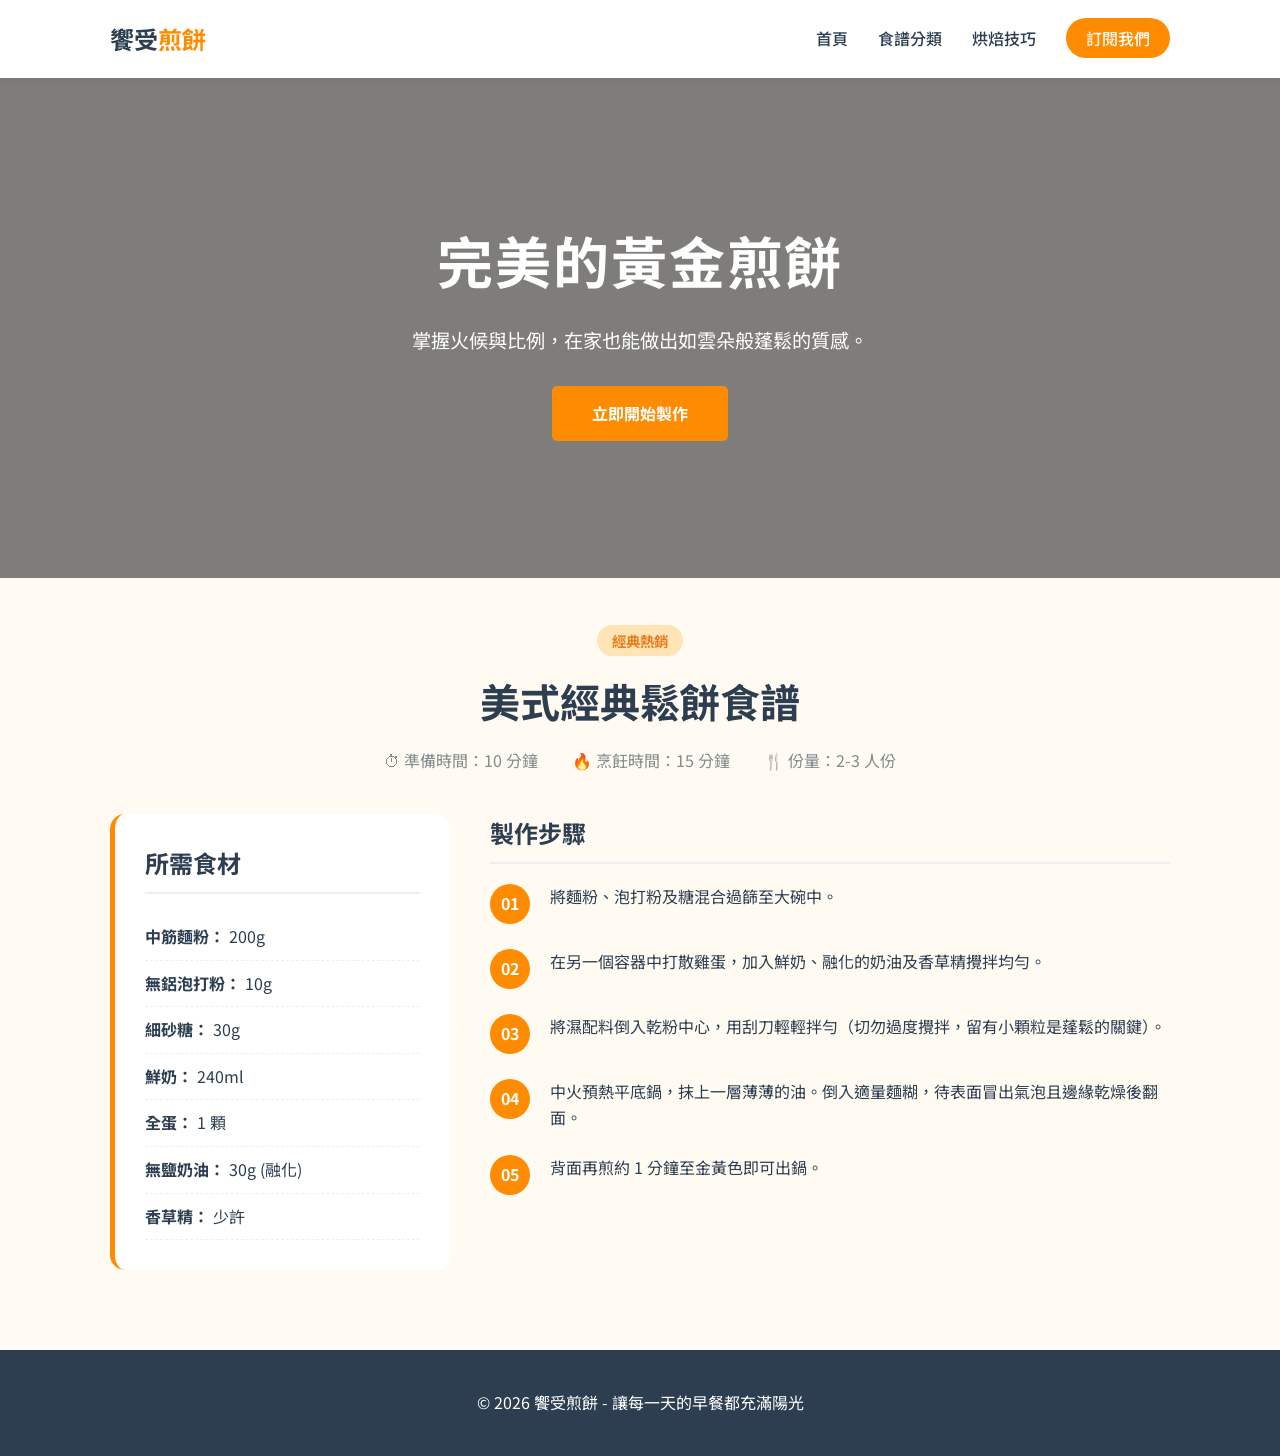
==== index.html @ 4d9ddbad "底漆提交" ====
<!DOCTYPE html>
<html lang="zh-TW">
<head>
    <meta charset="UTF-8">
    <meta name="viewport" content="width=device-width, initial-scale=1.0">
    <title>饗受煎餅 | 專業烘焙食譜</title>
    <link rel="stylesheet" href="style.css">
    <link href="https://fonts.googleapis.com/css2?family=Noto+Sans+TC:wght@400;700&display=swap" rel="stylesheet">
</head>
<body>

    <header>
        <nav class="container">
            <div class="logo">饗受<span>煎餅</span></div>
            <ul>
                <li><a href="#">首頁</a></li>
                <li><a href="#">食譜分類</a></li>
                <li><a href="#">烘焙技巧</a></li>
                <li><a href="#" class="btn-nav">訂閱我們</a></li>
            </ul>
        </nav>
    </header>

    <section class="hero">
        <div class="container hero-content">
            <h1>完美的黃金煎餅</h1>
            <p>掌握火候與比例，在家也能做出如雲朵般蓬鬆的質感。</p>
            <a href="#recipe" class="btn-main">立即開始製作</a>
        </div>
    </section>

    <main class="container" id="recipe">
        <section class="recipe-header">
            <span class="badge">經典熱銷</span>
            <h2>美式經典鬆餅食譜</h2>
            <div class="meta">
                <span>⏱ 準備時間：10 分鐘</span>
                <span>🔥 烹飪時間：15 分鐘</span>
                <span>🍴 份量：2-3 人份</span>
            </div>
        </section>

        <div class="recipe-grid">
            <article class="ingredients">
                <h3>所需食材</h3>
                <ul>
                    <li><strong>中筋麵粉：</strong> 200g</li>
                    <li><strong>無鋁泡打粉：</strong> 10g</li>
                    <li><strong>細砂糖：</strong> 30g</li>
                    <li><strong>鮮奶：</strong> 240ml</li>
                    <li><strong>全蛋：</strong> 1 顆</li>
                    <li><strong>無鹽奶油：</strong> 30g (融化)</li>
                    <li><strong>香草精：</strong> 少許</li>
                </ul>
            </article>

            <article class="steps">
                <h3>製作步驟</h3>
                <ol>
                    <li>
                        <span class="step-num">01</span>
                        <p>將麵粉、泡打粉及糖混合過篩至大碗中。</p>
                    </li>
                    <li>
                        <span class="step-num">02</span>
                        <p>在另一個容器中打散雞蛋，加入鮮奶、融化的奶油及香草精攪拌均勻。</p>
                    </li>
                    <li>
                        <span class="step-num">03</span>
                        <p>將濕配料倒入乾粉中心，用刮刀輕輕拌勻（切勿過度攪拌，留有小顆粒是蓬鬆的關鍵）。</p>
                    </li>
                    <li>
                        <span class="step-num">04</span>
                        <p>中火預熱平底鍋，抹上一層薄薄的油。倒入適量麵糊，待表面冒出氣泡且邊緣乾燥後翻面。</p>
                    </li>
                    <li>
                        <span class="step-num">05</span>
                        <p>背面再煎約 1 分鐘至金黃色即可出鍋。</p>
                    </li>
                </ol>
            </article>
        </div>
    </main>

    <footer>
        <p>&copy; 2026 饗受煎餅 - 讓每一天的早餐都充滿陽光</p>
    </footer>

</body>
</html>
---- style.css ----
/* 全域設定 */
:root {
    --primary-orange: #FF8C00;
    --dark-orange: #E67E22;
    --light-cream: #FFFBF2;
    --text-dark: #2C3E50;
    --text-gray: #7F8C8D;
    --white: #FFFFFF;
}

* {
    margin: 0;
    padding: 0;
    box-sizing: border-box;
}

body {
    font-family: 'Noto Sans TC', sans-serif;
    line-height: 1.6;
    color: var(--text-dark);
    background-color: var(--light-cream);
}

.container {
    max-width: 1100px;
    margin: 0 auto;
    padding: 0 20px;
}

/* 導航欄 */
header {
    background-color: var(--white);
    padding: 20px 0;
    box-shadow: 0 2px 10px rgba(0,0,0,0.05);
    position: sticky;
    top: 0;
    z-index: 1000;
}

nav {
    display: flex;
    justify-content: space-between;
    align-items: center;
}

.logo {
    font-size: 1.5rem;
    font-weight: bold;
    color: var(--text-dark);
}

.logo span {
    color: var(--primary-orange);
}

nav ul {
    display: flex;
    list-style: none;
    align-items: center;
}

nav ul li {
    margin-left: 30px;
}

nav ul li a {
    text-decoration: none;
    color: var(--text-dark);
    font-weight: 500;
    transition: 0.3s;
}

nav ul li a:hover {
    color: var(--primary-orange);
}

.btn-nav {
    background-color: var(--primary-orange);
    color: white !important;
    padding: 8px 20px;
    border-radius: 25px;
}

/* Hero 區域 */
.hero {
    background: linear-gradient(rgba(0,0,0,0.5), rgba(0,0,0,0.5)), 
                url('https://images.unsplash.com/photo-1567620905732-2d1ec7bb7445?ixlib=rb-1.2.1&auto=format&fit=crop&w=1350&q=80');
    background-size: cover;
    background-position: center;
    height: 500px;
    display: flex;
    align-items: center;
    justify-content: center;
    text-align: center;
    color: var(--white);
    margin-bottom: 50px;
}

.hero h1 {
    font-size: 3.5rem;
    margin-bottom: 20px;
    letter-spacing: 2px;
}

.hero p {
    font-size: 1.2rem;
    margin-bottom: 30px;
}

.btn-main {
    display: inline-block;
    padding: 15px 40px;
    background-color: var(--primary-orange);
    color: white;
    text-decoration: none;
    font-weight: bold;
    border-radius: 5px;
    transition: 0.3s;
}

.btn-main:hover {
    background-color: var(--dark-orange);
    transform: translateY(-3px);
}

/* 食譜內容區 */
.recipe-header {
    text-align: center;
    margin-bottom: 40px;
}

.badge {
    background-color: #FFE4B5;
    color: var(--dark-orange);
    padding: 5px 15px;
    border-radius: 20px;
    font-size: 0.9rem;
    font-weight: bold;
}

.recipe-header h2 {
    font-size: 2.5rem;
    margin: 15px 0;
}

.meta {
    color: var(--text-gray);
    font-size: 1rem;
}

.meta span {
    margin: 0 15px;
}

/* 網格布局 */
.recipe-grid {
    display: grid;
    grid-template-columns: 1fr 2fr;
    gap: 40px;
    margin-bottom: 80px;
}

.ingredients {
    background-color: var(--white);
    padding: 30px;
    border-radius: 15px;
    border-left: 5px solid var(--primary-orange);
    height: fit-content;
}

.ingredients h3, .steps h3 {
    margin-bottom: 20px;
    font-size: 1.5rem;
    border-bottom: 2px solid #EEE;
    padding-bottom: 10px;
}

.ingredients ul {
    list-style: none;
}

.ingredients li {
    padding: 10px 0;
    border-bottom: 1px dashed #EEE;
}

.steps li {
    display: flex;
    margin-bottom: 25px;
    align-items: flex-start;
}

.step-num {
    background-color: var(--primary-orange);
    color: white;
    font-weight: bold;
    min-width: 40px;
    height: 40px;
    display: flex;
    align-items: center;
    justify-content: center;
    border-radius: 50%;
    margin-right: 20px;
}

/* 頁腳 */
footer {
    background-color: var(--text-dark);
    color: white;
    text-align: center;
    padding: 40px 0;
    margin-top: 50px;
}

/* 響應式調整 */
@media (max-width: 768px) {
    .recipe-grid {
        grid-template-columns: 1fr;
    }
    
    .hero h1 {
        font-size: 2.5rem;
    }
    
    nav ul {
        display: none; /* 簡化手機版，可改為漢堡選單 */
    }
}
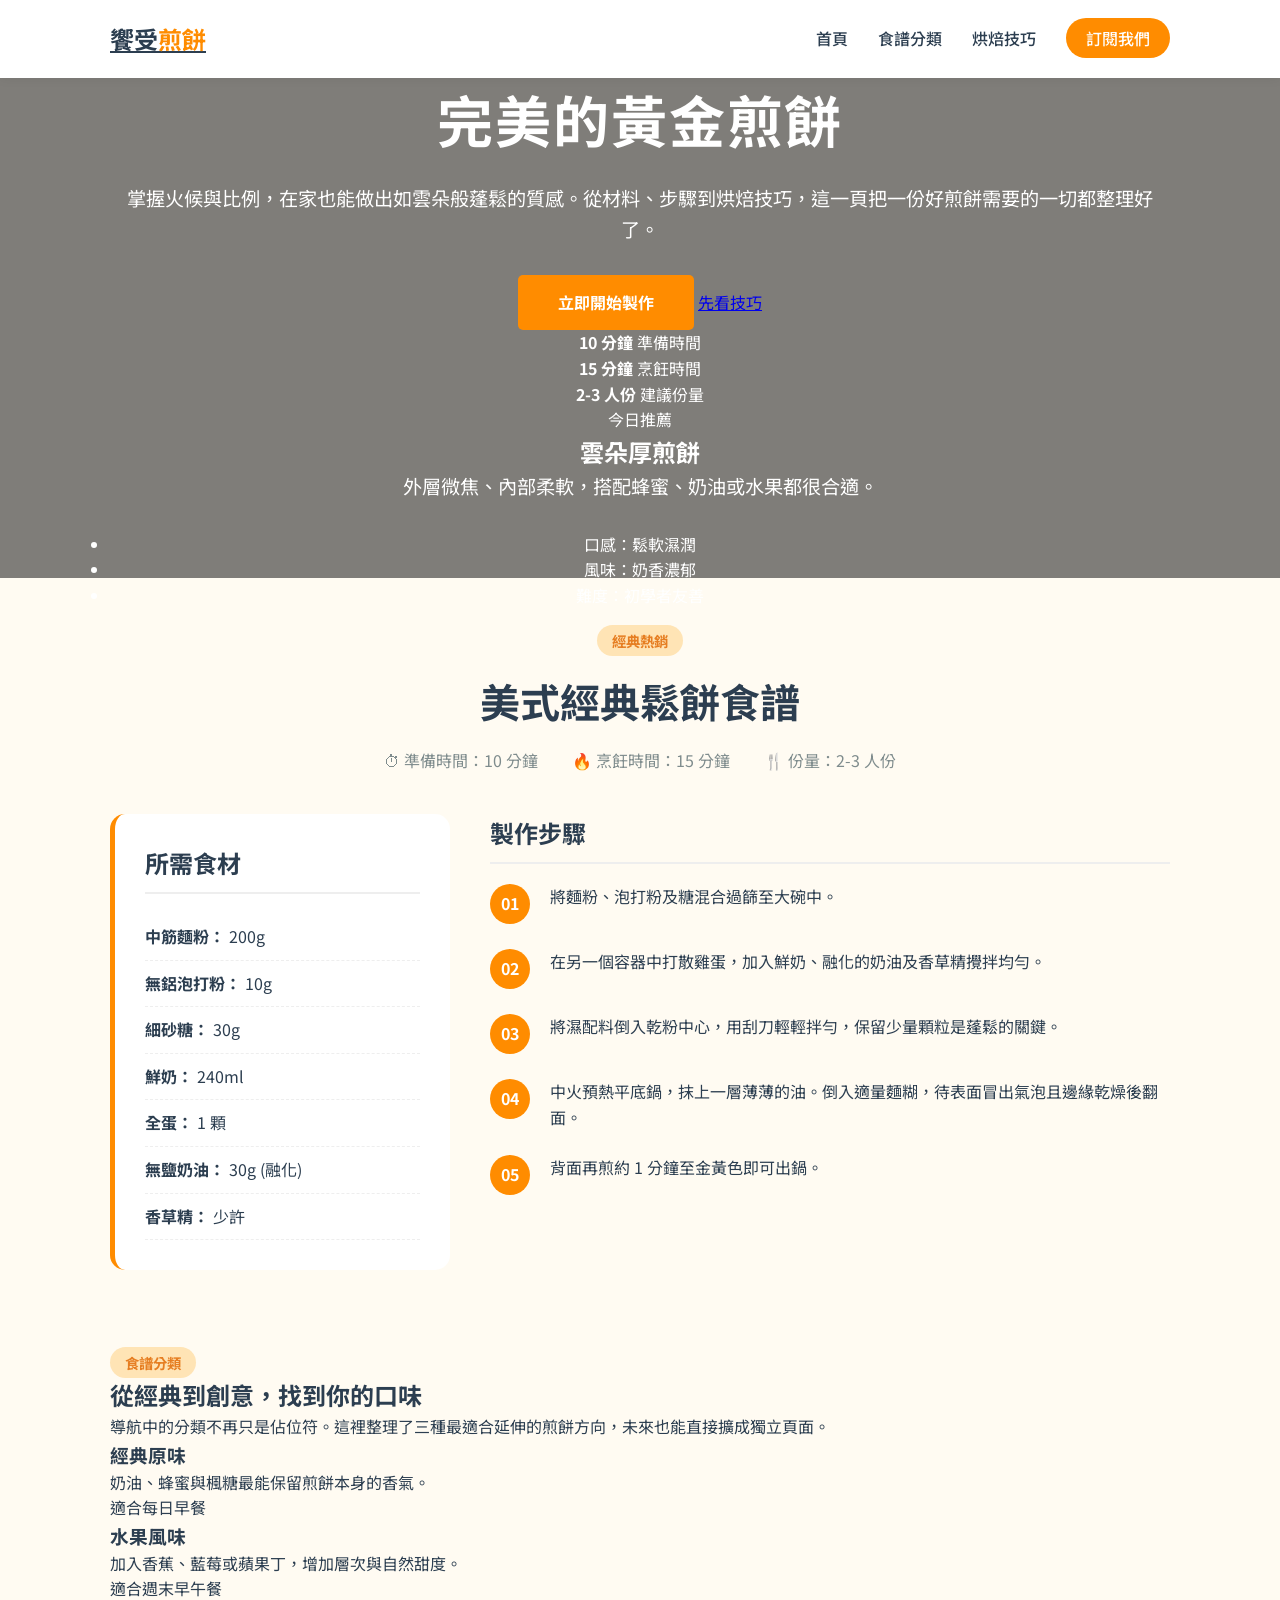
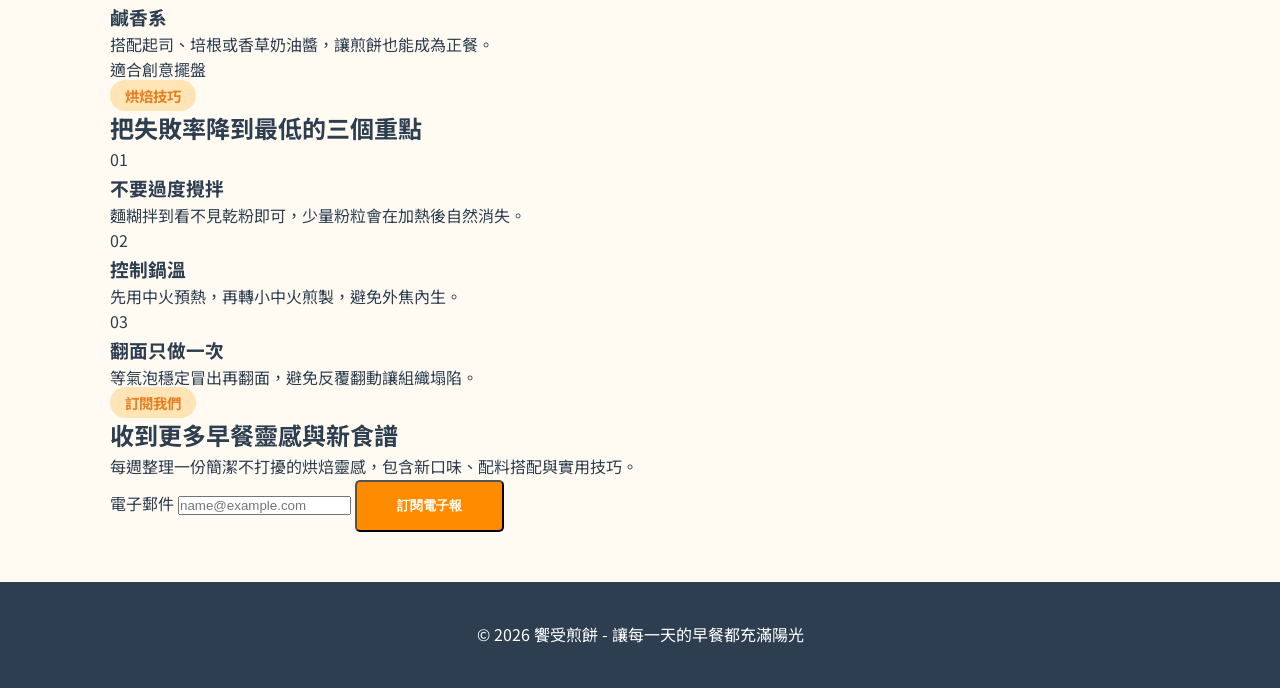
==== commit a3ca3356: "Update index.html" ====
--- a/index.html
+++ b/index.html
@@ -5,81 +5,181 @@
     <meta name="viewport" content="width=device-width, initial-scale=1.0">
     <title>饗受煎餅 | 專業烘焙食譜</title>
     <link rel="stylesheet" href="style.css">
-    <link href="https://fonts.googleapis.com/css2?family=Noto+Sans+TC:wght@400;700&display=swap" rel="stylesheet">
+    <link href="https://fonts.googleapis.com/css2?family=Noto+Sans+TC:wght@400;500;700;900&family=Noto+Serif+TC:wght@600;700;900&display=swap" rel="stylesheet">
 </head>
 <body>
 
-    <header>
+    <header class="site-header">
         <nav class="container">
-            <div class="logo">饗受<span>煎餅</span></div>
+            <a class="logo" href="#home" aria-label="回到首頁">饗受<span>煎餅</span></a>
             <ul>
-                <li><a href="#">首頁</a></li>
-                <li><a href="#">食譜分類</a></li>
-                <li><a href="#">烘焙技巧</a></li>
-                <li><a href="#" class="btn-nav">訂閱我們</a></li>
+                <li><a href="#home">首頁</a></li>
+                <li><a href="#categories">食譜分類</a></li>
+                <li><a href="#tips">烘焙技巧</a></li>
+                <li><a href="#subscribe" class="btn-nav">訂閱我們</a></li>
             </ul>
         </nav>
     </header>
 
-    <section class="hero">
-        <div class="container hero-content">
-            <h1>完美的黃金煎餅</h1>
-            <p>掌握火候與比例，在家也能做出如雲朵般蓬鬆的質感。</p>
-            <a href="#recipe" class="btn-main">立即開始製作</a>
+    <section class="hero" id="home">
+        <div class="container hero-layout">
+            <div class="hero-content">
+                <span class="eyebrow">早餐靈感</span>
+                <h1>完美的黃金煎餅</h1>
+                <p>掌握火候與比例，在家也能做出如雲朵般蓬鬆的質感。從材料、步驟到烘焙技巧，這一頁把一份好煎餅需要的一切都整理好了。</p>
+                <div class="hero-actions">
+                    <a href="#recipe" class="btn-main">立即開始製作</a>
+                    <a href="#tips" class="btn-secondary">先看技巧</a>
+                </div>
+                <div class="hero-stats" aria-label="食譜重點數據">
+                    <div>
+                        <strong>10 分鐘</strong>
+                        <span>準備時間</span>
+                    </div>
+                    <div>
+                        <strong>15 分鐘</strong>
+                        <span>烹飪時間</span>
+                    </div>
+                    <div>
+                        <strong>2-3 人份</strong>
+                        <span>建議份量</span>
+                    </div>
+                </div>
+            </div>
+
+            <aside class="hero-card" aria-label="今日推薦">
+                <span class="card-label">今日推薦</span>
+                <h2>雲朵厚煎餅</h2>
+                <p>外層微焦、內部柔軟，搭配蜂蜜、奶油或水果都很合適。</p>
+                <ul>
+                    <li>口感：鬆軟濕潤</li>
+                    <li>風味：奶香濃郁</li>
+                    <li>難度：初學者友善</li>
+                </ul>
+            </aside>
         </div>
     </section>
 
-    <main class="container" id="recipe">
-        <section class="recipe-header">
-            <span class="badge">經典熱銷</span>
-            <h2>美式經典鬆餅食譜</h2>
-            <div class="meta">
-                <span>⏱ 準備時間：10 分鐘</span>
-                <span>🔥 烹飪時間：15 分鐘</span>
-                <span>🍴 份量：2-3 人份</span>
+    <main>
+        <section class="container recipe-section" id="recipe">
+            <section class="recipe-header">
+                <span class="badge">經典熱銷</span>
+                <h2>美式經典鬆餅食譜</h2>
+                <div class="meta">
+                    <span>⏱ 準備時間：10 分鐘</span>
+                    <span>🔥 烹飪時間：15 分鐘</span>
+                    <span>🍴 份量：2-3 人份</span>
+                </div>
+            </section>
+
+            <div class="recipe-grid">
+                <article class="ingredients">
+                    <h3>所需食材</h3>
+                    <ul>
+                        <li><strong>中筋麵粉：</strong> 200g</li>
+                        <li><strong>無鋁泡打粉：</strong> 10g</li>
+                        <li><strong>細砂糖：</strong> 30g</li>
+                        <li><strong>鮮奶：</strong> 240ml</li>
+                        <li><strong>全蛋：</strong> 1 顆</li>
+                        <li><strong>無鹽奶油：</strong> 30g (融化)</li>
+                        <li><strong>香草精：</strong> 少許</li>
+                    </ul>
+                </article>
+
+                <article class="steps">
+                    <h3>製作步驟</h3>
+                    <ol>
+                        <li>
+                            <span class="step-num">01</span>
+                            <p>將麵粉、泡打粉及糖混合過篩至大碗中。</p>
+                        </li>
+                        <li>
+                            <span class="step-num">02</span>
+                            <p>在另一個容器中打散雞蛋，加入鮮奶、融化的奶油及香草精攪拌均勻。</p>
+                        </li>
+                        <li>
+                            <span class="step-num">03</span>
+                            <p>將濕配料倒入乾粉中心，用刮刀輕輕拌勻，保留少量顆粒是蓬鬆的關鍵。</p>
+                        </li>
+                        <li>
+                            <span class="step-num">04</span>
+                            <p>中火預熱平底鍋，抹上一層薄薄的油。倒入適量麵糊，待表面冒出氣泡且邊緣乾燥後翻面。</p>
+                        </li>
+                        <li>
+                            <span class="step-num">05</span>
+                            <p>背面再煎約 1 分鐘至金黃色即可出鍋。</p>
+                        </li>
+                    </ol>
+                </article>
             </div>
         </section>
 
-        <div class="recipe-grid">
-            <article class="ingredients">
-                <h3>所需食材</h3>
-                <ul>
-                    <li><strong>中筋麵粉：</strong> 200g</li>
-                    <li><strong>無鋁泡打粉：</strong> 10g</li>
-                    <li><strong>細砂糖：</strong> 30g</li>
-                    <li><strong>鮮奶：</strong> 240ml</li>
-                    <li><strong>全蛋：</strong> 1 顆</li>
-                    <li><strong>無鹽奶油：</strong> 30g (融化)</li>
-                    <li><strong>香草精：</strong> 少許</li>
-                </ul>
-            </article>
+        <section class="container category-section" id="categories">
+            <div class="section-heading">
+                <span class="badge">食譜分類</span>
+                <h2>從經典到創意，找到你的口味</h2>
+                <p>導航中的分類不再只是佔位符。這裡整理了三種最適合延伸的煎餅方向，未來也能直接擴成獨立頁面。</p>
+            </div>
 
-            <article class="steps">
-                <h3>製作步驟</h3>
-                <ol>
-                    <li>
-                        <span class="step-num">01</span>
-                        <p>將麵粉、泡打粉及糖混合過篩至大碗中。</p>
-                    </li>
-                    <li>
-                        <span class="step-num">02</span>
-                        <p>在另一個容器中打散雞蛋，加入鮮奶、融化的奶油及香草精攪拌均勻。</p>
-                    </li>
-                    <li>
-                        <span class="step-num">03</span>
-                        <p>將濕配料倒入乾粉中心，用刮刀輕輕拌勻（切勿過度攪拌，留有小顆粒是蓬鬆的關鍵）。</p>
-                    </li>
-                    <li>
-                        <span class="step-num">04</span>
-                        <p>中火預熱平底鍋，抹上一層薄薄的油。倒入適量麵糊，待表面冒出氣泡且邊緣乾燥後翻面。</p>
-                    </li>
-                    <li>
-                        <span class="step-num">05</span>
-                        <p>背面再煎約 1 分鐘至金黃色即可出鍋。</p>
-                    </li>
-                </ol>
-            </article>
-        </div>
+            <div class="category-grid">
+                <article class="category-card accent-peach">
+                    <h3>經典原味</h3>
+                    <p>奶油、蜂蜜與楓糖最能保留煎餅本身的香氣。</p>
+                    <span>適合每日早餐</span>
+                </article>
+                <article class="category-card accent-berry">
+                    <h3>水果風味</h3>
+                    <p>加入香蕉、藍莓或蘋果丁，增加層次與自然甜度。</p>
+                    <span>適合週末早午餐</span>
+                </article>
+                <article class="category-card accent-sun">
+                    <h3>鹹香系</h3>
+                    <p>搭配起司、培根或香草奶油醬，讓煎餅也能成為正餐。</p>
+                    <span>適合創意擺盤</span>
+                </article>
+            </div>
+        </section>
+
+        <section class="container tips-section" id="tips">
+            <div class="section-heading">
+                <span class="badge">烘焙技巧</span>
+                <h2>把失敗率降到最低的三個重點</h2>
+            </div>
+
+            <div class="tips-grid">
+                <article class="tip-card">
+                    <span class="tip-index">01</span>
+                    <h3>不要過度攪拌</h3>
+                    <p>麵糊拌到看不見乾粉即可，少量粉粒會在加熱後自然消失。</p>
+                </article>
+                <article class="tip-card">
+                    <span class="tip-index">02</span>
+                    <h3>控制鍋溫</h3>
+                    <p>先用中火預熱，再轉小中火煎製，避免外焦內生。</p>
+                </article>
+                <article class="tip-card">
+                    <span class="tip-index">03</span>
+                    <h3>翻面只做一次</h3>
+                    <p>等氣泡穩定冒出再翻面，避免反覆翻動讓組織塌陷。</p>
+                </article>
+            </div>
+        </section>
+
+        <section class="container subscribe-section" id="subscribe">
+            <div class="subscribe-panel">
+                <div>
+                    <span class="badge">訂閱我們</span>
+                    <h2>收到更多早餐靈感與新食譜</h2>
+                    <p>每週整理一份簡潔不打擾的烘焙靈感，包含新口味、配料搭配與實用技巧。</p>
+                </div>
+
+                <form class="subscribe-form" action="#" method="post">
+                    <label for="email">電子郵件</label>
+                    <input id="email" name="email" type="email" placeholder="name@example.com" required>
+                    <button type="submit" class="btn-main">訂閱電子報</button>
+                </form>
+            </div>
+        </section>
     </main>
 
     <footer>
@@ -87,4 +187,4 @@
     </footer>
 
 </body>
-</html>+</html>
--- a/style.css
+++ b/style.css
@@ -84,7 +84,7 @@
 /* Hero 區域 */
 .hero {
     background: linear-gradient(rgba(0,0,0,0.5), rgba(0,0,0,0.5)), 
-                url('https://images.unsplash.com/photo-1567620905732-2d1ec7bb7445?ixlib=rb-1.2.1&auto=format&fit=crop&w=1350&q=80');
+                url('https://images.squarespace-cdn.com/content/v1/5eb43938f468c330e7d8d665/c442ea77-6d7e-4883-80f5-f4bbbbc6393f/Cottage+cheese+pancake+with+butter+and+syrup+photo+credit+Rebecca+Frey.jpg');
     background-size: cover;
     background-position: center;
     height: 500px;
@@ -225,4 +225,4 @@
     nav ul {
         display: none; /* 簡化手機版，可改為漢堡選單 */
     }
-}+}
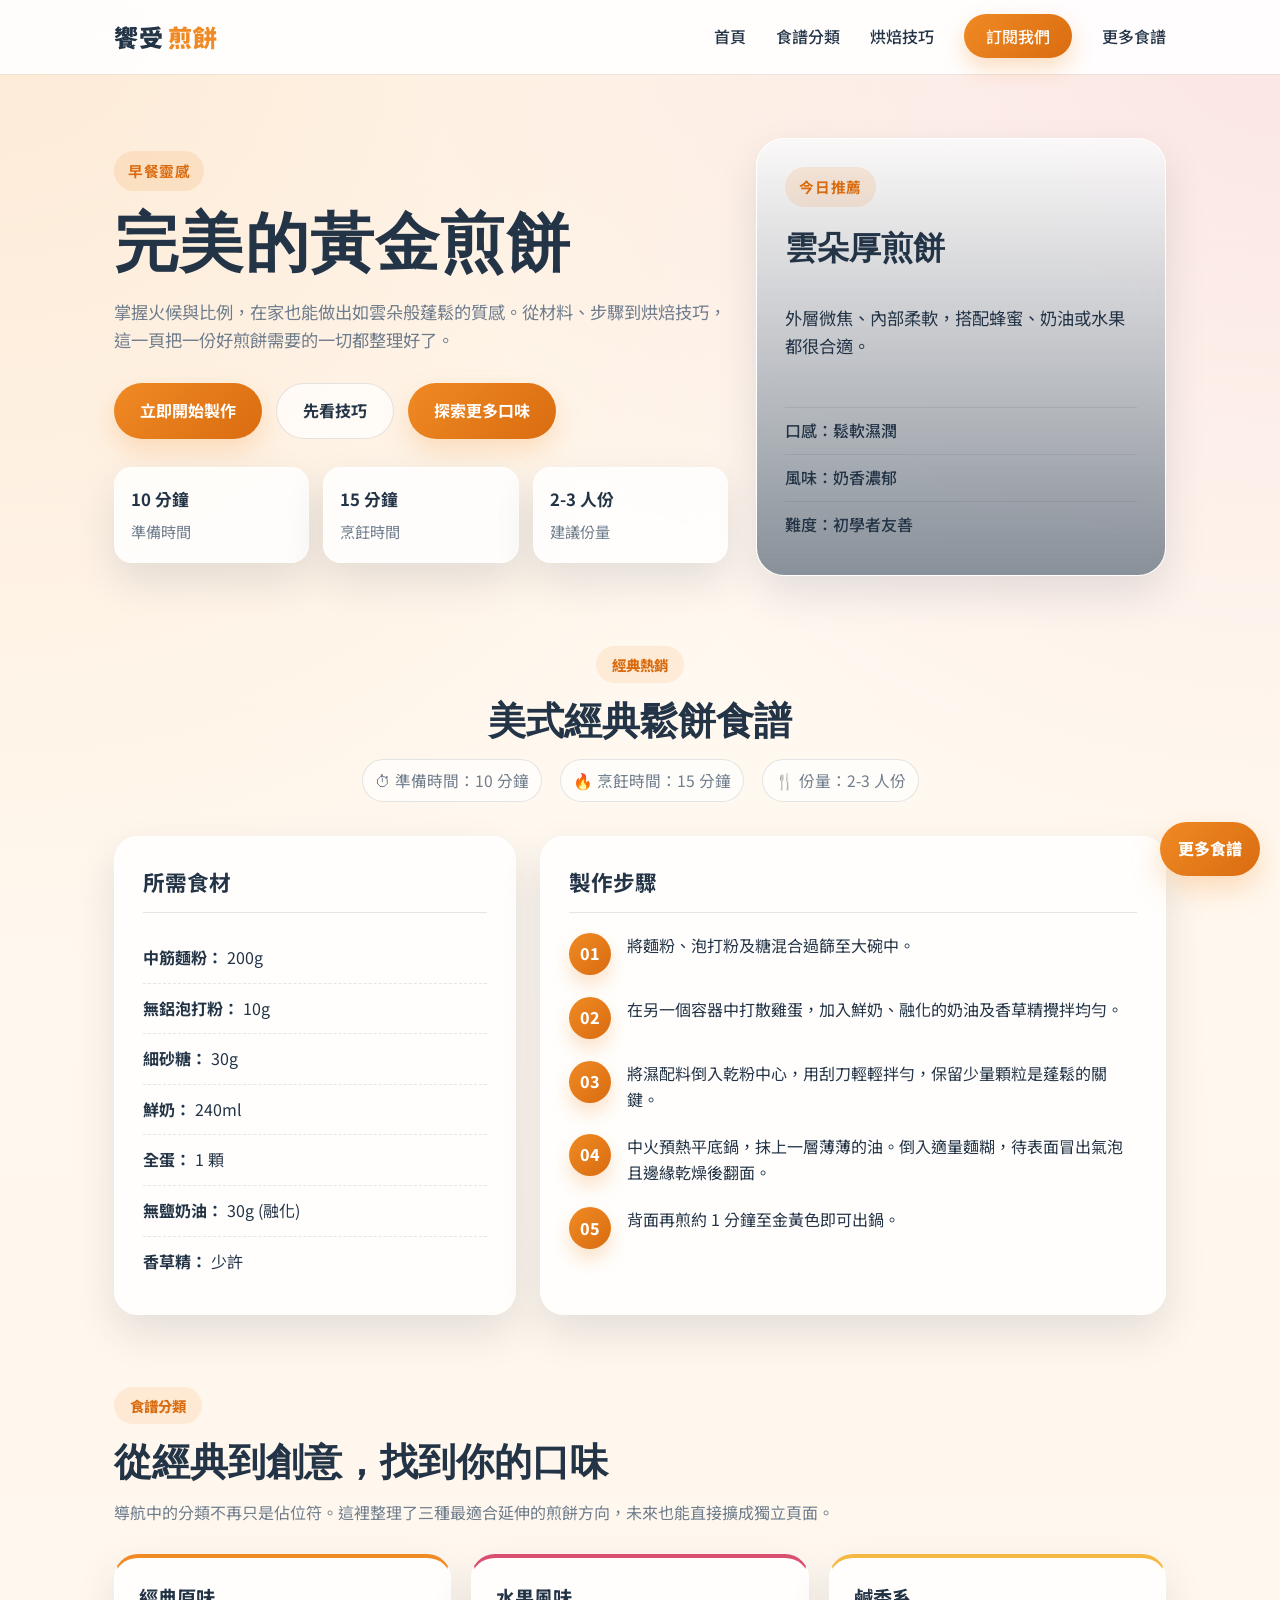
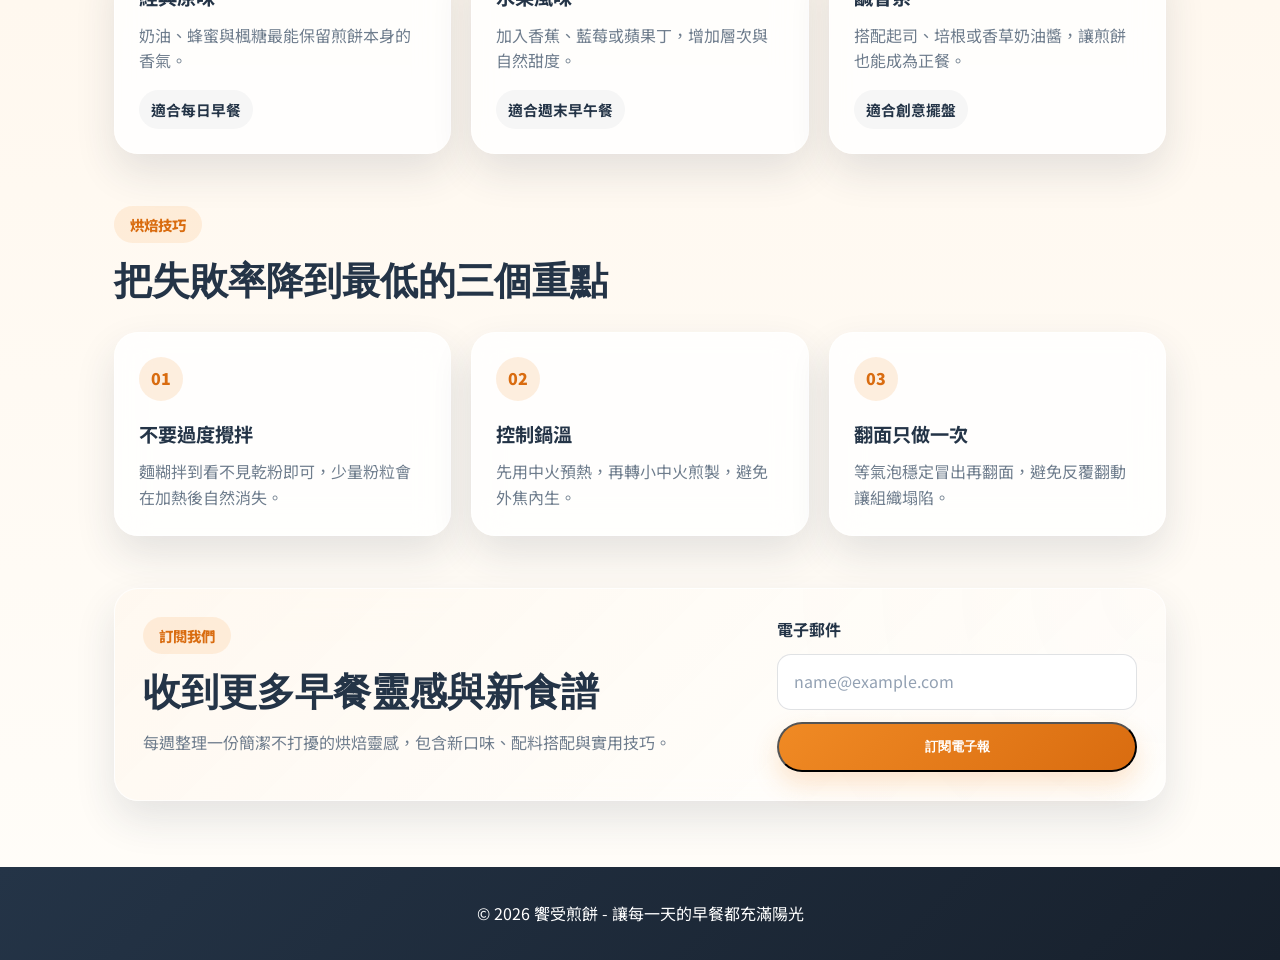
==== commit 44fea0a8: "Add recipes pages, print/export support, scripts, and README updates" ====
--- a/index.html
+++ b/index.html
@@ -17,6 +17,7 @@
                 <li><a href="#categories">食譜分類</a></li>
                 <li><a href="#tips">烘焙技巧</a></li>
                 <li><a href="#subscribe" class="btn-nav">訂閱我們</a></li>
+                <li><a href="recipes-fruits.html">更多食譜</a></li>
             </ul>
         </nav>
     </header>
@@ -30,6 +31,7 @@
                 <div class="hero-actions">
                     <a href="#recipe" class="btn-main">立即開始製作</a>
                     <a href="#tips" class="btn-secondary">先看技巧</a>
+                    <a href="recipes-fruits.html" class="btn-main">探索更多口味</a>
                 </div>
                 <div class="hero-stats" aria-label="食譜重點數據">
                     <div>
@@ -182,6 +184,9 @@
         </section>
     </main>
 
+    <!-- Floating action button: more recipes -->
+    <a href="recipes-fruits.html" class="fab" aria-label="更多食譜">更多食譜</a>
+
     <footer>
         <p>&copy; 2026 饗受煎餅 - 讓每一天的早餐都充滿陽光</p>
     </footer>
--- a/style.css
+++ b/style.css
@@ -1,11 +1,17 @@
 /* 全域設定 */
 :root {
-    --primary-orange: #FF8C00;
-    --dark-orange: #E67E22;
-    --light-cream: #FFFBF2;
-    --text-dark: #2C3E50;
-    --text-gray: #7F8C8D;
-    --white: #FFFFFF;
+    --primary-orange: #f08a24;
+    --primary-orange-deep: #d96c10;
+    --accent-berry: #d94f70;
+    --accent-sun: #f4b942;
+    --light-cream: #fff8ef;
+    --surface: rgba(255, 255, 255, 0.82);
+    --surface-strong: #ffffff;
+    --text-dark: #243447;
+    --text-gray: #6f7d8d;
+    --line-soft: rgba(36, 52, 71, 0.12);
+    --shadow-soft: 0 18px 40px rgba(36, 52, 71, 0.12);
+    --white: #ffffff;
 }
 
 * {
@@ -14,24 +20,40 @@
     box-sizing: border-box;
 }
 
+html {
+    scroll-behavior: smooth;
+}
+
 body {
     font-family: 'Noto Sans TC', sans-serif;
     line-height: 1.6;
     color: var(--text-dark);
-    background-color: var(--light-cream);
+    background:
+        radial-gradient(circle at top left, rgba(240, 138, 36, 0.14), transparent 34%),
+        radial-gradient(circle at top right, rgba(217, 79, 112, 0.12), transparent 30%),
+        linear-gradient(180deg, #fffaf3 0%, #fff7ed 55%, #fffdf9 100%);
+}
+
+img {
+    max-width: 100%;
+    display: block;
 }
 
 .container {
     max-width: 1100px;
     margin: 0 auto;
-    padding: 0 20px;
-}
-
-/* 導航欄 */
-header {
-    background-color: var(--white);
-    padding: 20px 0;
-    box-shadow: 0 2px 10px rgba(0,0,0,0.05);
+    padding: 0 24px;
+}
+
+section {
+    scroll-margin-top: 100px;
+}
+
+.site-header {
+    background: rgba(255, 255, 255, 0.9);
+    backdrop-filter: blur(18px);
+    padding: 18px 0;
+    box-shadow: 0 1px 0 rgba(36, 52, 71, 0.06);
     position: sticky;
     top: 0;
     z-index: 1000;
@@ -41,12 +63,18 @@
     display: flex;
     justify-content: space-between;
     align-items: center;
+    gap: 18px;
 }
 
 .logo {
+    display: inline-flex;
+    align-items: center;
+    gap: 4px;
+    text-decoration: none;
     font-size: 1.5rem;
-    font-weight: bold;
-    color: var(--text-dark);
+    font-weight: 900;
+    color: var(--text-dark);
+    letter-spacing: 0.04em;
 }
 
 .logo span {
@@ -57,10 +85,12 @@
     display: flex;
     list-style: none;
     align-items: center;
+    flex-wrap: wrap;
+    gap: 6px;
 }
 
 nav ul li {
-    margin-left: 30px;
+    margin-left: 24px;
 }
 
 nav ul li a {
@@ -74,105 +104,278 @@
     color: var(--primary-orange);
 }
 
+nav ul li a:focus-visible,
+.btn-main:focus-visible,
+.btn-secondary:focus-visible,
+.subscribe-form input:focus-visible {
+    outline: 3px solid rgba(240, 138, 36, 0.28);
+    outline-offset: 3px;
+}
+
 .btn-nav {
-    background-color: var(--primary-orange);
+    background: linear-gradient(135deg, var(--primary-orange), var(--primary-orange-deep));
     color: white !important;
-    padding: 8px 20px;
-    border-radius: 25px;
-}
-
-/* Hero 區域 */
+    padding: 10px 22px;
+    border-radius: 999px;
+    box-shadow: 0 10px 22px rgba(240, 138, 36, 0.28);
+}
+
 .hero {
-    background: linear-gradient(rgba(0,0,0,0.5), rgba(0,0,0,0.5)), 
-                url('https://images.squarespace-cdn.com/content/v1/5eb43938f468c330e7d8d665/c442ea77-6d7e-4883-80f5-f4bbbbc6393f/Cottage+cheese+pancake+with+butter+and+syrup+photo+credit+Rebecca+Frey.jpg');
+    padding: 64px 0 44px;
+}
+
+.hero-layout {
+    display: grid;
+    grid-template-columns: minmax(0, 1.2fr) minmax(300px, 0.8fr);
+    gap: 28px;
+    align-items: center;
+}
+
+.hero-content {
+    padding: 8px 0;
+}
+
+.eyebrow,
+.card-label {
+    display: inline-flex;
+    align-items: center;
+    gap: 6px;
+    width: fit-content;
+    padding: 8px 14px;
+    border-radius: 999px;
+    background: rgba(240, 138, 36, 0.14);
+    color: var(--primary-orange-deep);
+    font-size: 0.92rem;
+    font-weight: 700;
+    letter-spacing: 0.04em;
+    text-transform: uppercase;
+}
+
+.hero h1 {
+    margin-top: 18px;
+    font-family: 'Noto Serif TC', serif;
+    font-size: clamp(2.6rem, 5vw, 5rem);
+    line-height: 1.08;
+    letter-spacing: 0.02em;
+}
+
+.hero p {
+    max-width: 46rem;
+    margin: 20px 0 30px;
+    font-size: 1.08rem;
+    color: var(--text-gray);
+}
+
+.hero-actions {
+    display: flex;
+    flex-wrap: wrap;
+    gap: 14px;
+    margin-bottom: 28px;
+}
+
+.btn-main,
+.btn-secondary {
+    display: inline-flex;
+    align-items: center;
+    justify-content: center;
+    padding: 14px 26px;
+    text-decoration: none;
+    font-weight: 700;
+    border-radius: 999px;
+    transition: transform 0.25s ease, box-shadow 0.25s ease, background 0.25s ease;
+}
+
+.btn-main {
+    background: linear-gradient(135deg, var(--primary-orange), var(--primary-orange-deep));
+    color: white;
+    box-shadow: 0 12px 26px rgba(240, 138, 36, 0.22);
+}
+
+.btn-main:hover {
+    background: linear-gradient(135deg, var(--primary-orange-deep), #c86008);
+    transform: translateY(-3px);
+    box-shadow: 0 16px 30px rgba(240, 138, 36, 0.28);
+}
+
+.btn-secondary {
+    background: rgba(255, 255, 255, 0.65);
+    color: var(--text-dark);
+    border: 1px solid var(--line-soft);
+}
+
+.btn-secondary:hover {
+    transform: translateY(-3px);
+    box-shadow: var(--shadow-soft);
+}
+
+.hero-stats {
+    display: grid;
+    grid-template-columns: repeat(3, minmax(0, 1fr));
+    gap: 14px;
+}
+
+.hero-stats div,
+.hero-card,
+.ingredients,
+.steps,
+.category-card,
+.tip-card,
+.subscribe-panel {
+    background: var(--surface);
+    border: 1px solid rgba(255, 255, 255, 0.72);
+    box-shadow: var(--shadow-soft);
+    backdrop-filter: blur(16px);
+}
+
+.hero-stats div {
+    border-radius: 18px;
+    padding: 18px 16px;
+}
+
+.hero-stats strong {
+    display: block;
+    font-size: 1.05rem;
+    margin-bottom: 6px;
+}
+
+.hero-stats span {
+    color: var(--text-gray);
+    font-size: 0.95rem;
+}
+
+.hero-card {
+    position: relative;
+    overflow: hidden;
+    border-radius: 28px;
+    padding: 28px;
+    background:
+        linear-gradient(180deg, rgba(255, 255, 255, 0.86), rgba(255, 255, 255, 0.72)),
+        url('https://images.squarespace-cdn.com/content/v1/5eb43938f468c330e7d8d665/c442ea77-6d7e-4883-80f5-f4bbbbc6393f/Cottage+cheese+pancake+with+butter+and+syrup+photo+credit+Rebecca+Frey.jpg');
     background-size: cover;
     background-position: center;
-    height: 500px;
+    min-height: 420px;
     display: flex;
-    align-items: center;
-    justify-content: center;
-    text-align: center;
-    color: var(--white);
-    margin-bottom: 50px;
-}
-
-.hero h1 {
-    font-size: 3.5rem;
-    margin-bottom: 20px;
-    letter-spacing: 2px;
-}
-
-.hero p {
-    font-size: 1.2rem;
-    margin-bottom: 30px;
-}
-
-.btn-main {
-    display: inline-block;
-    padding: 15px 40px;
-    background-color: var(--primary-orange);
-    color: white;
-    text-decoration: none;
-    font-weight: bold;
-    border-radius: 5px;
-    transition: 0.3s;
-}
-
-.btn-main:hover {
-    background-color: var(--dark-orange);
-    transform: translateY(-3px);
-}
-
-/* 食譜內容區 */
+    flex-direction: column;
+    justify-content: flex-end;
+}
+
+.hero-card::before {
+    content: '';
+    position: absolute;
+    inset: 0;
+    background: linear-gradient(180deg, rgba(36, 52, 71, 0.02), rgba(36, 52, 71, 0.54));
+}
+
+.hero-card > * {
+    position: relative;
+    z-index: 1;
+}
+
+.hero-card h2 {
+    margin: 16px 0 10px;
+    font-family: 'Noto Serif TC', serif;
+    font-size: 2rem;
+    color: var(--text-dark);
+}
+
+.hero-card p,
+.hero-card li {
+    color: var(--text-dark);
+}
+
+.hero-card ul {
+    list-style: none;
+    margin-top: 18px;
+}
+
+.hero-card li {
+    padding: 10px 0;
+    border-top: 1px solid rgba(36, 52, 71, 0.1);
+    font-weight: 500;
+}
+
+.recipe-section,
+.category-section,
+.tips-section,
+.subscribe-section {
+    padding-top: 26px;
+    padding-bottom: 26px;
+}
+
 .recipe-header {
     text-align: center;
-    margin-bottom: 40px;
-}
-
-.badge {
-    background-color: #FFE4B5;
-    color: var(--dark-orange);
-    padding: 5px 15px;
-    border-radius: 20px;
+    margin: 0 auto 34px;
+    max-width: 760px;
+}
+
+.recipe-header h2,
+.section-heading h2,
+.subscribe-panel h2 {
+    font-family: 'Noto Serif TC', serif;
+    font-size: clamp(1.8rem, 3vw, 3rem);
+    line-height: 1.15;
+    margin: 16px 0;
+}
+
+.section-heading {
+    max-width: 760px;
+    margin-bottom: 28px;
+}
+
+.recipe-header .badge,
+.section-heading .badge,
+.subscribe-panel .badge {
+    display: inline-flex;
+    background: rgba(240, 138, 36, 0.12);
+    color: var(--primary-orange-deep);
+    padding: 7px 16px;
+    border-radius: 999px;
     font-size: 0.9rem;
-    font-weight: bold;
-}
-
-.recipe-header h2 {
-    font-size: 2.5rem;
-    margin: 15px 0;
+    font-weight: 800;
 }
 
 .meta {
     color: var(--text-gray);
-    font-size: 1rem;
+    font-size: 0.98rem;
+    display: flex;
+    flex-wrap: wrap;
+    justify-content: center;
+    gap: 10px 18px;
 }
 
 .meta span {
-    margin: 0 15px;
-}
-
-/* 網格布局 */
+    padding: 8px 12px;
+    border-radius: 999px;
+    background: rgba(255, 255, 255, 0.65);
+    border: 1px solid var(--line-soft);
+}
+
 .recipe-grid {
     display: grid;
-    grid-template-columns: 1fr 2fr;
-    gap: 40px;
-    margin-bottom: 80px;
-}
-
-.ingredients {
-    background-color: var(--white);
-    padding: 30px;
-    border-radius: 15px;
-    border-left: 5px solid var(--primary-orange);
-    height: fit-content;
-}
-
-.ingredients h3, .steps h3 {
+    grid-template-columns: minmax(260px, 0.9fr) minmax(0, 1.4fr);
+    gap: 24px;
     margin-bottom: 20px;
-    font-size: 1.5rem;
-    border-bottom: 2px solid #EEE;
-    padding-bottom: 10px;
+}
+
+.ingredients,
+.steps,
+.category-card,
+.tip-card,
+.subscribe-panel {
+    border-radius: 24px;
+}
+
+.ingredients,
+.steps {
+    padding: 28px;
+}
+
+.ingredients h3,
+.steps h3 {
+    margin-bottom: 20px;
+    font-size: 1.35rem;
+    border-bottom: 1px solid var(--line-soft);
+    padding-bottom: 12px;
 }
 
 .ingredients ul {
@@ -180,49 +383,295 @@
 }
 
 .ingredients li {
-    padding: 10px 0;
-    border-bottom: 1px dashed #EEE;
+    padding: 12px 0;
+    border-bottom: 1px dashed rgba(36, 52, 71, 0.12);
+}
+
+.ingredients li:last-child {
+    border-bottom: 0;
+}
+
+.steps ol {
+    list-style: none;
 }
 
 .steps li {
     display: flex;
-    margin-bottom: 25px;
+    gap: 16px;
+    margin-bottom: 22px;
     align-items: flex-start;
 }
 
+.steps li:last-child {
+    margin-bottom: 0;
+}
+
 .step-num {
-    background-color: var(--primary-orange);
+    background: linear-gradient(135deg, var(--primary-orange), var(--primary-orange-deep));
     color: white;
-    font-weight: bold;
-    min-width: 40px;
-    height: 40px;
-    display: flex;
+    font-weight: 800;
+    min-width: 42px;
+    height: 42px;
+    display: inline-flex;
     align-items: center;
     justify-content: center;
     border-radius: 50%;
-    margin-right: 20px;
-}
-
-/* 頁腳 */
+    box-shadow: 0 10px 18px rgba(240, 138, 36, 0.24);
+}
+
+.category-grid,
+.tips-grid {
+    display: grid;
+    grid-template-columns: repeat(3, minmax(0, 1fr));
+    gap: 20px;
+}
+
+.category-card,
+.tip-card {
+    padding: 24px;
+}
+
+.category-card h3,
+.tip-card h3 {
+    font-size: 1.2rem;
+    margin-bottom: 10px;
+}
+
+.category-card p,
+.tip-card p,
+.section-heading p,
+.subscribe-panel p {
+    color: var(--text-gray);
+}
+
+.category-card span {
+    display: inline-flex;
+    margin-top: 16px;
+    padding: 8px 12px;
+    border-radius: 999px;
+    background: rgba(36, 52, 71, 0.04);
+    color: var(--text-dark);
+    font-size: 0.92rem;
+    font-weight: 700;
+}
+
+.accent-peach {
+    border-top: 4px solid var(--primary-orange);
+}
+
+.accent-berry {
+    border-top: 4px solid var(--accent-berry);
+}
+
+.accent-sun {
+    border-top: 4px solid var(--accent-sun);
+}
+
+.tip-index {
+    display: inline-flex;
+    align-items: center;
+    justify-content: center;
+    width: 44px;
+    height: 44px;
+    border-radius: 50%;
+    background: rgba(240, 138, 36, 0.14);
+    color: var(--primary-orange-deep);
+    font-weight: 900;
+    margin-bottom: 18px;
+}
+
+.subscribe-panel {
+    display: flex;
+    justify-content: space-between;
+    gap: 28px;
+    padding: 28px;
+    background:
+        linear-gradient(135deg, rgba(255, 248, 239, 0.92), rgba(255, 255, 255, 0.86)),
+        radial-gradient(circle at top right, rgba(240, 138, 36, 0.16), transparent 38%);
+}
+
+.subscribe-form {
+    display: grid;
+    gap: 12px;
+    width: min(100%, 360px);
+    align-self: center;
+}
+
+.subscribe-form label {
+    font-weight: 700;
+    color: var(--text-dark);
+}
+
+.subscribe-form input {
+    width: 100%;
+    padding: 14px 16px;
+    border-radius: 14px;
+    border: 1px solid rgba(36, 52, 71, 0.14);
+    font: inherit;
+    background: rgba(255, 255, 255, 0.9);
+    color: var(--text-dark);
+}
+
+.subscribe-form input::placeholder {
+    color: #93a1b3;
+}
+
 footer {
-    background-color: var(--text-dark);
+    margin-top: 40px;
+    background: linear-gradient(135deg, #243447, #17202c);
     color: white;
     text-align: center;
-    padding: 40px 0;
-    margin-top: 50px;
-}
-
-/* 響應式調整 */
+    padding: 34px 0;
+}
+
 @media (max-width: 768px) {
+    .container {
+        padding: 0 18px;
+    }
+
+    .site-header {
+        padding: 14px 0;
+    }
+
+    nav {
+        gap: 14px;
+        align-items: flex-start;
+        flex-direction: column;
+    }
+
+    nav ul {
+        width: 100%;
+        justify-content: space-between;
+        flex-wrap: wrap;
+        gap: 10px 14px;
+    }
+
+    nav ul li {
+        margin-left: 0;
+    }
+
+    .hero {
+        padding: 28px 0 18px;
+    }
+
+    .hero-layout,
     .recipe-grid {
         grid-template-columns: 1fr;
     }
-    
+
+    .hero-stats,
+    .category-grid,
+    .tips-grid {
+        grid-template-columns: 1fr;
+    }
+
+    .hero-card {
+        min-height: 320px;
+    }
+
+    .hero-actions {
+        flex-direction: column;
+    }
+
+    .btn-main,
+    .btn-secondary {
+        width: 100%;
+    }
+
+    .subscribe-panel {
+        flex-direction: column;
+    }
+
+    .subscribe-form {
+        width: 100%;
+    }
+
+    .recipe-header,
+    .section-heading {
+        text-align: left;
+    }
+
+    .meta {
+        justify-content: flex-start;
+    }
+
+    .steps li {
+        gap: 12px;
+    }
+
     .hero h1 {
-        font-size: 2.5rem;
-    }
-    
+        letter-spacing: 0;
+    }
+}
+
+@media (max-width: 520px) {
+    .logo {
+        font-size: 1.25rem;
+    }
+
     nav ul {
-        display: none; /* 簡化手機版，可改為漢堡選單 */
-    }
-}
+        gap: 8px 12px;
+    }
+
+    .hero h1 {
+        font-size: 2.25rem;
+    }
+
+    .ingredients,
+    .steps,
+    .category-card,
+    .tip-card,
+    .subscribe-panel {
+        padding: 20px;
+    }
+
+    .hero-card {
+        padding: 20px;
+    }
+}
+
+/* Floating action button for quick access to more recipes */
+.fab {
+    position: fixed;
+    right: 20px;
+    bottom: 24px;
+    background: linear-gradient(135deg, var(--primary-orange), var(--primary-orange-deep));
+    color: white;
+    padding: 14px 18px;
+    border-radius: 999px;
+    box-shadow: 0 12px 30px rgba(240, 138, 36, 0.28);
+    text-decoration: none;
+    font-weight: 800;
+    z-index: 1200;
+    transition: transform 0.18s ease, box-shadow 0.18s ease;
+}
+.fab:hover {
+    transform: translateY(-4px);
+    box-shadow: 0 18px 36px rgba(240, 138, 36, 0.32);
+}
+.fab:focus-visible {
+    outline: 3px solid rgba(255, 255, 255, 0.18);
+    outline-offset: 4px;
+}
+
+/* Print button styling for screen */
+.btn-print {
+    display: inline-flex;
+    align-items: center;
+    justify-content: center;
+    padding: 10px 16px;
+    border-radius: 12px;
+    background: linear-gradient(135deg, #556270, #2c3e50);
+    color: white;
+    font-weight: 700;
+    border: none;
+    cursor: pointer;
+    box-shadow: 0 8px 18px rgba(44, 62, 80, 0.18);
+}
+.btn-print:hover {
+    transform: translateY(-2px);
+}
+.btn-print:focus-visible {
+    outline: 3px solid rgba(85, 98, 112, 0.22);
+    outline-offset: 3px;
+}
